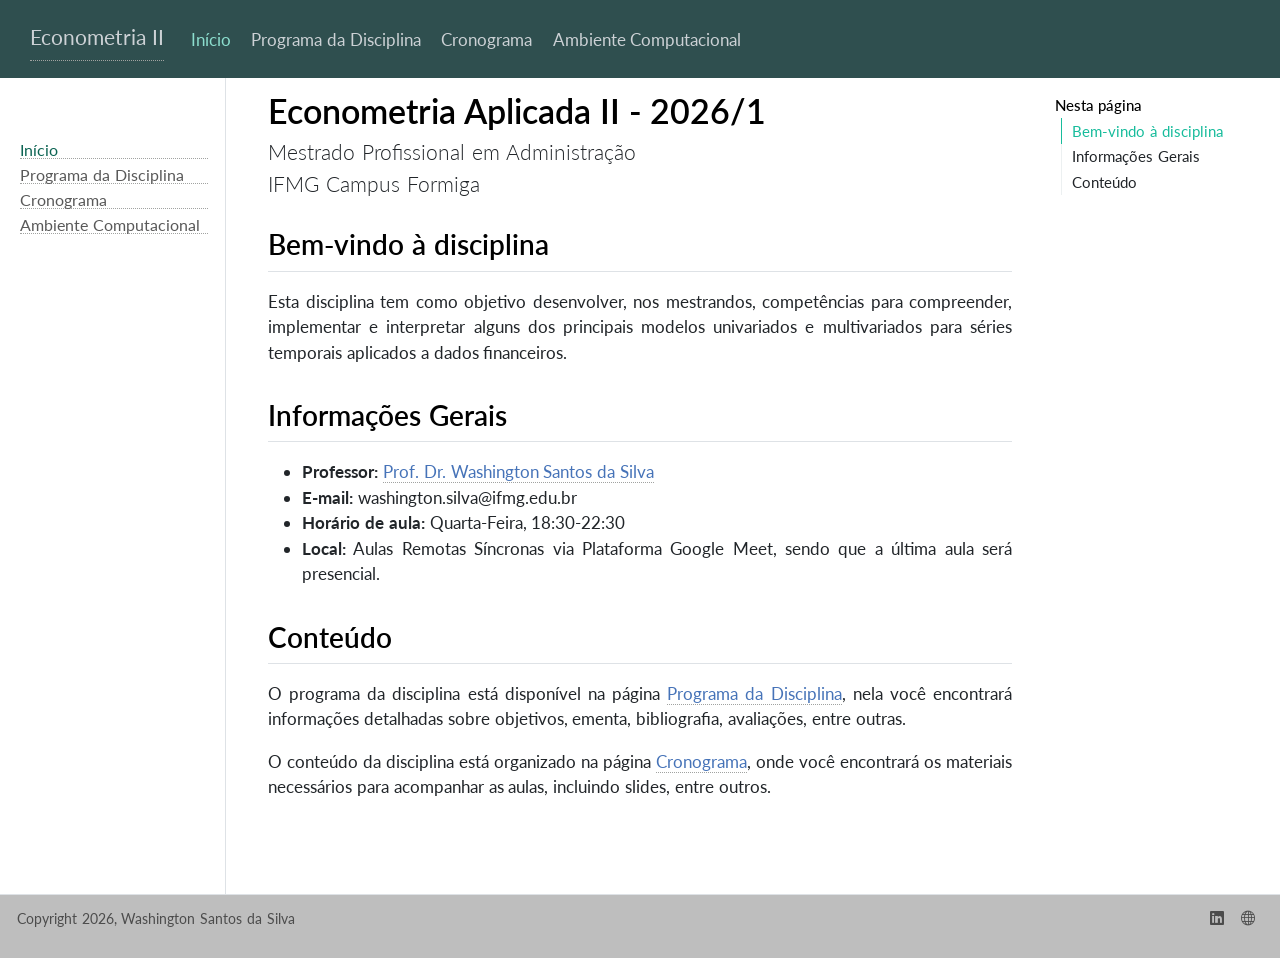
==== docs/index.html @ 89d63102 "versao inicial do site publicada" ====
<!DOCTYPE html>
<html xmlns="http://www.w3.org/1999/xhtml" lang="pt-BR" xml:lang="pt-BR"><head>

<meta charset="utf-8">
<meta name="generator" content="quarto-1.8.27">

<meta name="viewport" content="width=device-width, initial-scale=1.0, user-scalable=yes">


<title>Econometria Aplicada II - 2026/1 – Econometria II</title>
<style>
code{white-space: pre-wrap;}
span.smallcaps{font-variant: small-caps;}
div.columns{display: flex; gap: min(4vw, 1.5em);}
div.column{flex: auto; overflow-x: auto;}
div.hanging-indent{margin-left: 1.5em; text-indent: -1.5em;}
ul.task-list{list-style: none;}
ul.task-list li input[type="checkbox"] {
  width: 0.8em;
  margin: 0 0.8em 0.2em -1em; /* quarto-specific, see https://github.com/quarto-dev/quarto-cli/issues/4556 */ 
  vertical-align: middle;
}
</style>


<script src="site_libs/quarto-nav/quarto-nav.js"></script>
<script src="site_libs/quarto-nav/headroom.min.js"></script>
<script src="site_libs/clipboard/clipboard.min.js"></script>
<script src="site_libs/quarto-search/autocomplete.umd.js"></script>
<script src="site_libs/quarto-search/fuse.min.js"></script>
<script src="site_libs/quarto-search/quarto-search.js"></script>
<meta name="quarto:offset" content="./">
<script src="site_libs/quarto-html/quarto.js" type="module"></script>
<script src="site_libs/quarto-html/tabsets/tabsets.js" type="module"></script>
<script src="site_libs/quarto-html/axe/axe-check.js" type="module"></script>
<script src="site_libs/quarto-html/popper.min.js"></script>
<script src="site_libs/quarto-html/tippy.umd.min.js"></script>
<script src="site_libs/quarto-html/anchor.min.js"></script>
<link href="site_libs/quarto-html/tippy.css" rel="stylesheet">
<link href="site_libs/quarto-html/quarto-syntax-highlighting-ed96de9b727972fe78a7b5d16c58bf87.css" rel="stylesheet" id="quarto-text-highlighting-styles">
<script src="site_libs/bootstrap/bootstrap.min.js"></script>
<link href="site_libs/bootstrap/bootstrap-icons.css" rel="stylesheet">
<link href="site_libs/bootstrap/bootstrap-797c64cb6ef7fc3eb1bef28524737b9f.min.css" rel="stylesheet" append-hash="true" id="quarto-bootstrap" data-mode="light">
<script id="quarto-search-options" type="application/json">{
  "location": "navbar",
  "copy-button": false,
  "collapse-after": 3,
  "panel-placement": "end",
  "type": "overlay",
  "limit": 50,
  "keyboard-shortcut": [
    "f",
    "/",
    "s"
  ],
  "show-item-context": false,
  "language": {
    "search-no-results-text": "Nenhum resultado",
    "search-matching-documents-text": "documentos correspondentes",
    "search-copy-link-title": "Copiar link para a busca",
    "search-hide-matches-text": "Esconder correspondências adicionais",
    "search-more-match-text": "mais correspondência neste documento",
    "search-more-matches-text": "mais correspondências neste documento",
    "search-clear-button-title": "Limpar",
    "search-text-placeholder": "",
    "search-detached-cancel-button-title": "Cancelar",
    "search-submit-button-title": "Enviar",
    "search-label": "Procurar"
  }
}</script>


<link rel="stylesheet" href="styles.css">
</head>

<body class="nav-sidebar docked nav-fixed quarto-light">

<div id="quarto-search-results"></div>
  <header id="quarto-header" class="headroom fixed-top">
    <nav class="navbar navbar-expand-lg " data-bs-theme="dark">
      <div class="navbar-container container-fluid">
      <div class="navbar-brand-container mx-auto">
    <a class="navbar-brand" href="./index.html">
    <span class="navbar-title">Econometria II</span>
    </a>
  </div>
            <div id="quarto-search" class="" title="Procurar"></div>
          <button class="navbar-toggler" type="button" data-bs-toggle="collapse" data-bs-target="#navbarCollapse" aria-controls="navbarCollapse" role="menu" aria-expanded="false" aria-label="Alternar de navegação" onclick="if (window.quartoToggleHeadroom) { window.quartoToggleHeadroom(); }">
  <span class="navbar-toggler-icon"></span>
</button>
          <div class="collapse navbar-collapse" id="navbarCollapse">
            <ul class="navbar-nav navbar-nav-scroll me-auto">
  <li class="nav-item">
    <a class="nav-link active" href="./index.html" aria-current="page"> 
<span class="menu-text">Início</span></a>
  </li>  
  <li class="nav-item">
    <a class="nav-link" href="./programa.html"> 
<span class="menu-text">Programa da Disciplina</span></a>
  </li>  
  <li class="nav-item">
    <a class="nav-link" href="./cronograma.html"> 
<span class="menu-text">Cronograma</span></a>
  </li>  
  <li class="nav-item">
    <a class="nav-link" href="./ambiente.html"> 
<span class="menu-text">Ambiente Computacional</span></a>
  </li>  
</ul>
          </div> <!-- /navcollapse -->
            <div class="quarto-navbar-tools">
</div>
      </div> <!-- /container-fluid -->
    </nav>
  <nav class="quarto-secondary-nav">
    <div class="container-fluid d-flex">
      <button type="button" class="quarto-btn-toggle btn" data-bs-toggle="collapse" role="button" data-bs-target=".quarto-sidebar-collapse-item" aria-controls="quarto-sidebar" aria-expanded="false" aria-label="Alternar barra lateral" onclick="if (window.quartoToggleHeadroom) { window.quartoToggleHeadroom(); }">
        <i class="bi bi-layout-text-sidebar-reverse"></i>
      </button>
        <nav class="quarto-page-breadcrumbs" aria-label="breadcrumb"><ol class="breadcrumb"><li class="breadcrumb-item"><a href="./index.html">Início</a></li></ol></nav>
        <a class="flex-grow-1" role="navigation" data-bs-toggle="collapse" data-bs-target=".quarto-sidebar-collapse-item" aria-controls="quarto-sidebar" aria-expanded="false" aria-label="Alternar barra lateral" onclick="if (window.quartoToggleHeadroom) { window.quartoToggleHeadroom(); }">      
        </a>
      <button type="button" class="btn quarto-search-button" aria-label="Procurar" onclick="window.quartoOpenSearch();">
        <i class="bi bi-search"></i>
      </button>
    </div>
  </nav>
</header>
<!-- content -->
<div id="quarto-content" class="quarto-container page-columns page-rows-contents page-layout-article page-navbar">
<!-- sidebar -->
  <nav id="quarto-sidebar" class="sidebar collapse collapse-horizontal quarto-sidebar-collapse-item sidebar-navigation docked overflow-auto">
        <div class="mt-2 flex-shrink-0 align-items-center">
        <div class="sidebar-search">
        <div id="quarto-search" class="" title="Procurar"></div>
        </div>
        </div>
    <div class="sidebar-menu-container"> 
    <ul class="list-unstyled mt-1">
        <li class="sidebar-item">
  <div class="sidebar-item-container"> 
  <a href="./index.html" class="sidebar-item-text sidebar-link active">
 <span class="menu-text">Início</span></a>
  </div>
</li>
        <li class="sidebar-item">
  <div class="sidebar-item-container"> 
  <a href="./programa.html" class="sidebar-item-text sidebar-link">
 <span class="menu-text">Programa da Disciplina</span></a>
  </div>
</li>
        <li class="sidebar-item">
  <div class="sidebar-item-container"> 
  <a href="./cronograma.html" class="sidebar-item-text sidebar-link">
 <span class="menu-text">Cronograma</span></a>
  </div>
</li>
        <li class="sidebar-item">
  <div class="sidebar-item-container"> 
  <a href="./ambiente.html" class="sidebar-item-text sidebar-link">
 <span class="menu-text">Ambiente Computacional</span></a>
  </div>
</li>
    </ul>
    </div>
</nav>
<div id="quarto-sidebar-glass" class="quarto-sidebar-collapse-item" data-bs-toggle="collapse" data-bs-target=".quarto-sidebar-collapse-item"></div>
<!-- margin-sidebar -->
    <div id="quarto-margin-sidebar" class="sidebar margin-sidebar">
        <nav id="TOC" role="doc-toc" class="toc-active">
    <h2 id="toc-title">Nesta página</h2>
   
  <ul>
  <li><a href="#bem-vindo-à-disciplina" id="toc-bem-vindo-à-disciplina" class="nav-link active" data-scroll-target="#bem-vindo-à-disciplina">Bem-vindo à disciplina</a></li>
  <li><a href="#informações-gerais" id="toc-informações-gerais" class="nav-link" data-scroll-target="#informações-gerais">Informações Gerais</a></li>
  <li><a href="#conteúdo" id="toc-conteúdo" class="nav-link" data-scroll-target="#conteúdo">Conteúdo</a></li>
  </ul>
</nav>
    </div>
<!-- main -->
<main class="content" id="quarto-document-content">

<header id="title-block-header" class="quarto-title-block default">
<div class="quarto-title">
<h1 class="title">Econometria Aplicada II - 2026/1</h1>
<p class="subtitle lead">Mestrado Profissional em Administração <br> IFMG Campus Formiga</p>
</div>



<div class="quarto-title-meta">

    
  
    
  </div>
  


</header>


<section id="bem-vindo-à-disciplina" class="level2">
<h2 class="anchored" data-anchor-id="bem-vindo-à-disciplina">Bem-vindo à disciplina</h2>
<p>Esta disciplina tem como objetivo desenvolver, nos mestrandos, competências para compreender, implementar e interpretar alguns dos principais modelos univariados e multivariados para séries temporais aplicados a dados financeiros.</p>
</section>
<section id="informações-gerais" class="level2">
<h2 class="anchored" data-anchor-id="informações-gerais">Informações Gerais</h2>
<ul>
<li><strong>Professor:</strong> <a href="https://washingtonsilva.github.io" target="_blank">Prof.&nbsp;Dr.&nbsp;Washington Santos da Silva</a></li>
<li><strong>E-mail:</strong> washington.silva@ifmg.edu.br</li>
<li><strong>Horário de aula:</strong> Quarta-Feira, 18:30-22:30</li>
<li><strong>Local:</strong> Aulas Remotas Síncronas via Plataforma Google Meet, sendo que a última aula será presencial.</li>
</ul>
</section>
<section id="conteúdo" class="level2">
<h2 class="anchored" data-anchor-id="conteúdo">Conteúdo</h2>
<p>O programa da disciplina está disponível na página <a href="./programa.html">Programa da Disciplina</a>, nela você encontrará informações detalhadas sobre objetivos, ementa, bibliografia, avaliações, entre outras.</p>
<p>O conteúdo da disciplina está organizado na página <a href="./cronograma.html">Cronograma</a>, onde você encontrará os materiais necessários para acompanhar as aulas, incluindo slides, entre outros.</p>


</section>

</main> <!-- /main -->
<script id="quarto-html-after-body" type="application/javascript">
  window.document.addEventListener("DOMContentLoaded", function (event) {
    const icon = "";
    const anchorJS = new window.AnchorJS();
    anchorJS.options = {
      placement: 'right',
      icon: icon
    };
    anchorJS.add('.anchored');
    const isCodeAnnotation = (el) => {
      for (const clz of el.classList) {
        if (clz.startsWith('code-annotation-')) {                     
          return true;
        }
      }
      return false;
    }
    const onCopySuccess = function(e) {
      // button target
      const button = e.trigger;
      // don't keep focus
      button.blur();
      // flash "checked"
      button.classList.add('code-copy-button-checked');
      var currentTitle = button.getAttribute("title");
      button.setAttribute("title", "Copiada");
      let tooltip;
      if (window.bootstrap) {
        button.setAttribute("data-bs-toggle", "tooltip");
        button.setAttribute("data-bs-placement", "left");
        button.setAttribute("data-bs-title", "Copiada");
        tooltip = new bootstrap.Tooltip(button, 
          { trigger: "manual", 
            customClass: "code-copy-button-tooltip",
            offset: [0, -8]});
        tooltip.show();    
      }
      setTimeout(function() {
        if (tooltip) {
          tooltip.hide();
          button.removeAttribute("data-bs-title");
          button.removeAttribute("data-bs-toggle");
          button.removeAttribute("data-bs-placement");
        }
        button.setAttribute("title", currentTitle);
        button.classList.remove('code-copy-button-checked');
      }, 1000);
      // clear code selection
      e.clearSelection();
    }
    const getTextToCopy = function(trigger) {
      const outerScaffold = trigger.parentElement.cloneNode(true);
      const codeEl = outerScaffold.querySelector('code');
      for (const childEl of codeEl.children) {
        if (isCodeAnnotation(childEl)) {
          childEl.remove();
        }
      }
      return codeEl.innerText;
    }
    const clipboard = new window.ClipboardJS('.code-copy-button:not([data-in-quarto-modal])', {
      text: getTextToCopy
    });
    clipboard.on('success', onCopySuccess);
    if (window.document.getElementById('quarto-embedded-source-code-modal')) {
      const clipboardModal = new window.ClipboardJS('.code-copy-button[data-in-quarto-modal]', {
        text: getTextToCopy,
        container: window.document.getElementById('quarto-embedded-source-code-modal')
      });
      clipboardModal.on('success', onCopySuccess);
    }
      var localhostRegex = new RegExp(/^(?:http|https):\/\/localhost\:?[0-9]*\//);
      var mailtoRegex = new RegExp(/^mailto:/);
        var filterRegex = new RegExp('/' + window.location.host + '/');
      var isInternal = (href) => {
          return filterRegex.test(href) || localhostRegex.test(href) || mailtoRegex.test(href);
      }
      // Inspect non-navigation links and adorn them if external
     var links = window.document.querySelectorAll('a[href]:not(.nav-link):not(.navbar-brand):not(.toc-action):not(.sidebar-link):not(.sidebar-item-toggle):not(.pagination-link):not(.no-external):not([aria-hidden]):not(.dropdown-item):not(.quarto-navigation-tool):not(.about-link)');
      for (var i=0; i<links.length; i++) {
        const link = links[i];
        if (!isInternal(link.href)) {
          // undo the damage that might have been done by quarto-nav.js in the case of
          // links that we want to consider external
          if (link.dataset.originalHref !== undefined) {
            link.href = link.dataset.originalHref;
          }
        }
      }
    function tippyHover(el, contentFn, onTriggerFn, onUntriggerFn) {
      const config = {
        allowHTML: true,
        maxWidth: 500,
        delay: 100,
        arrow: false,
        appendTo: function(el) {
            return el.parentElement;
        },
        interactive: true,
        interactiveBorder: 10,
        theme: 'quarto',
        placement: 'bottom-start',
      };
      if (contentFn) {
        config.content = contentFn;
      }
      if (onTriggerFn) {
        config.onTrigger = onTriggerFn;
      }
      if (onUntriggerFn) {
        config.onUntrigger = onUntriggerFn;
      }
      window.tippy(el, config); 
    }
    const noterefs = window.document.querySelectorAll('a[role="doc-noteref"]');
    for (var i=0; i<noterefs.length; i++) {
      const ref = noterefs[i];
      tippyHover(ref, function() {
        // use id or data attribute instead here
        let href = ref.getAttribute('data-footnote-href') || ref.getAttribute('href');
        try { href = new URL(href).hash; } catch {}
        const id = href.replace(/^#\/?/, "");
        const note = window.document.getElementById(id);
        if (note) {
          return note.innerHTML;
        } else {
          return "";
        }
      });
    }
    const xrefs = window.document.querySelectorAll('a.quarto-xref');
    const processXRef = (id, note) => {
      // Strip column container classes
      const stripColumnClz = (el) => {
        el.classList.remove("page-full", "page-columns");
        if (el.children) {
          for (const child of el.children) {
            stripColumnClz(child);
          }
        }
      }
      stripColumnClz(note)
      if (id === null || id.startsWith('sec-')) {
        // Special case sections, only their first couple elements
        const container = document.createElement("div");
        if (note.children && note.children.length > 2) {
          container.appendChild(note.children[0].cloneNode(true));
          for (let i = 1; i < note.children.length; i++) {
            const child = note.children[i];
            if (child.tagName === "P" && child.innerText === "") {
              continue;
            } else {
              container.appendChild(child.cloneNode(true));
              break;
            }
          }
          if (window.Quarto?.typesetMath) {
            window.Quarto.typesetMath(container);
          }
          return container.innerHTML
        } else {
          if (window.Quarto?.typesetMath) {
            window.Quarto.typesetMath(note);
          }
          return note.innerHTML;
        }
      } else {
        // Remove any anchor links if they are present
        const anchorLink = note.querySelector('a.anchorjs-link');
        if (anchorLink) {
          anchorLink.remove();
        }
        if (window.Quarto?.typesetMath) {
          window.Quarto.typesetMath(note);
        }
        if (note.classList.contains("callout")) {
          return note.outerHTML;
        } else {
          return note.innerHTML;
        }
      }
    }
    for (var i=0; i<xrefs.length; i++) {
      const xref = xrefs[i];
      tippyHover(xref, undefined, function(instance) {
        instance.disable();
        let url = xref.getAttribute('href');
        let hash = undefined; 
        if (url.startsWith('#')) {
          hash = url;
        } else {
          try { hash = new URL(url).hash; } catch {}
        }
        if (hash) {
          const id = hash.replace(/^#\/?/, "");
          const note = window.document.getElementById(id);
          if (note !== null) {
            try {
              const html = processXRef(id, note.cloneNode(true));
              instance.setContent(html);
            } finally {
              instance.enable();
              instance.show();
            }
          } else {
            // See if we can fetch this
            fetch(url.split('#')[0])
            .then(res => res.text())
            .then(html => {
              const parser = new DOMParser();
              const htmlDoc = parser.parseFromString(html, "text/html");
              const note = htmlDoc.getElementById(id);
              if (note !== null) {
                const html = processXRef(id, note);
                instance.setContent(html);
              } 
            }).finally(() => {
              instance.enable();
              instance.show();
            });
          }
        } else {
          // See if we can fetch a full url (with no hash to target)
          // This is a special case and we should probably do some content thinning / targeting
          fetch(url)
          .then(res => res.text())
          .then(html => {
            const parser = new DOMParser();
            const htmlDoc = parser.parseFromString(html, "text/html");
            const note = htmlDoc.querySelector('main.content');
            if (note !== null) {
              // This should only happen for chapter cross references
              // (since there is no id in the URL)
              // remove the first header
              if (note.children.length > 0 && note.children[0].tagName === "HEADER") {
                note.children[0].remove();
              }
              const html = processXRef(null, note);
              instance.setContent(html);
            } 
          }).finally(() => {
            instance.enable();
            instance.show();
          });
        }
      }, function(instance) {
      });
    }
        let selectedAnnoteEl;
        const selectorForAnnotation = ( cell, annotation) => {
          let cellAttr = 'data-code-cell="' + cell + '"';
          let lineAttr = 'data-code-annotation="' +  annotation + '"';
          const selector = 'span[' + cellAttr + '][' + lineAttr + ']';
          return selector;
        }
        const selectCodeLines = (annoteEl) => {
          const doc = window.document;
          const targetCell = annoteEl.getAttribute("data-target-cell");
          const targetAnnotation = annoteEl.getAttribute("data-target-annotation");
          const annoteSpan = window.document.querySelector(selectorForAnnotation(targetCell, targetAnnotation));
          const lines = annoteSpan.getAttribute("data-code-lines").split(",");
          const lineIds = lines.map((line) => {
            return targetCell + "-" + line;
          })
          let top = null;
          let height = null;
          let parent = null;
          if (lineIds.length > 0) {
              //compute the position of the single el (top and bottom and make a div)
              const el = window.document.getElementById(lineIds[0]);
              top = el.offsetTop;
              height = el.offsetHeight;
              parent = el.parentElement.parentElement;
            if (lineIds.length > 1) {
              const lastEl = window.document.getElementById(lineIds[lineIds.length - 1]);
              const bottom = lastEl.offsetTop + lastEl.offsetHeight;
              height = bottom - top;
            }
            if (top !== null && height !== null && parent !== null) {
              // cook up a div (if necessary) and position it 
              let div = window.document.getElementById("code-annotation-line-highlight");
              if (div === null) {
                div = window.document.createElement("div");
                div.setAttribute("id", "code-annotation-line-highlight");
                div.style.position = 'absolute';
                parent.appendChild(div);
              }
              div.style.top = top - 2 + "px";
              div.style.height = height + 4 + "px";
              div.style.left = 0;
              let gutterDiv = window.document.getElementById("code-annotation-line-highlight-gutter");
              if (gutterDiv === null) {
                gutterDiv = window.document.createElement("div");
                gutterDiv.setAttribute("id", "code-annotation-line-highlight-gutter");
                gutterDiv.style.position = 'absolute';
                const codeCell = window.document.getElementById(targetCell);
                const gutter = codeCell.querySelector('.code-annotation-gutter');
                gutter.appendChild(gutterDiv);
              }
              gutterDiv.style.top = top - 2 + "px";
              gutterDiv.style.height = height + 4 + "px";
            }
            selectedAnnoteEl = annoteEl;
          }
        };
        const unselectCodeLines = () => {
          const elementsIds = ["code-annotation-line-highlight", "code-annotation-line-highlight-gutter"];
          elementsIds.forEach((elId) => {
            const div = window.document.getElementById(elId);
            if (div) {
              div.remove();
            }
          });
          selectedAnnoteEl = undefined;
        };
          // Handle positioning of the toggle
      window.addEventListener(
        "resize",
        throttle(() => {
          elRect = undefined;
          if (selectedAnnoteEl) {
            selectCodeLines(selectedAnnoteEl);
          }
        }, 10)
      );
      function throttle(fn, ms) {
      let throttle = false;
      let timer;
        return (...args) => {
          if(!throttle) { // first call gets through
              fn.apply(this, args);
              throttle = true;
          } else { // all the others get throttled
              if(timer) clearTimeout(timer); // cancel #2
              timer = setTimeout(() => {
                fn.apply(this, args);
                timer = throttle = false;
              }, ms);
          }
        };
      }
        // Attach click handler to the DT
        const annoteDls = window.document.querySelectorAll('dt[data-target-cell]');
        for (const annoteDlNode of annoteDls) {
          annoteDlNode.addEventListener('click', (event) => {
            const clickedEl = event.target;
            if (clickedEl !== selectedAnnoteEl) {
              unselectCodeLines();
              const activeEl = window.document.querySelector('dt[data-target-cell].code-annotation-active');
              if (activeEl) {
                activeEl.classList.remove('code-annotation-active');
              }
              selectCodeLines(clickedEl);
              clickedEl.classList.add('code-annotation-active');
            } else {
              // Unselect the line
              unselectCodeLines();
              clickedEl.classList.remove('code-annotation-active');
            }
          });
        }
    const findCites = (el) => {
      const parentEl = el.parentElement;
      if (parentEl) {
        const cites = parentEl.dataset.cites;
        if (cites) {
          return {
            el,
            cites: cites.split(' ')
          };
        } else {
          return findCites(el.parentElement)
        }
      } else {
        return undefined;
      }
    };
    var bibliorefs = window.document.querySelectorAll('a[role="doc-biblioref"]');
    for (var i=0; i<bibliorefs.length; i++) {
      const ref = bibliorefs[i];
      const citeInfo = findCites(ref);
      if (citeInfo) {
        tippyHover(citeInfo.el, function() {
          var popup = window.document.createElement('div');
          citeInfo.cites.forEach(function(cite) {
            var citeDiv = window.document.createElement('div');
            citeDiv.classList.add('hanging-indent');
            citeDiv.classList.add('csl-entry');
            var biblioDiv = window.document.getElementById('ref-' + cite);
            if (biblioDiv) {
              citeDiv.innerHTML = biblioDiv.innerHTML;
            }
            popup.appendChild(citeDiv);
          });
          return popup.innerHTML;
        });
      }
    }
  });
  </script>
</div> <!-- /content -->
<footer class="footer">
  <div class="nav-footer">
    <div class="nav-footer-left">
<p>Copyright 2026, Washington Santos da Silva</p>
</div>   
    <div class="nav-footer-center">
      &nbsp;
    </div>
    <div class="nav-footer-right">
      <ul class="footer-items list-unstyled">
    <li class="nav-item compact">
    <a class="nav-link" href="https://www.linkedin.com/in/washingtonssilva/">
      <i class="bi bi-linkedin" role="img">
</i> 
    </a>
  </li>  
    <li class="nav-item compact">
    <a class="nav-link" href="https://washingtonsilva.github.io">
      <i class="bi bi-globe" role="img">
</i> 
    </a>
  </li>  
</ul>
    </div>
  </div>
</footer>




</body></html>
---- docs/site_libs/quarto-html/tippy.css ----
.tippy-box[data-animation=fade][data-state=hidden]{opacity:0}[data-tippy-root]{max-width:calc(100vw - 10px)}.tippy-box{position:relative;background-color:#333;color:#fff;border-radius:4px;font-size:14px;line-height:1.4;white-space:normal;outline:0;transition-property:transform,visibility,opacity}.tippy-box[data-placement^=top]>.tippy-arrow{bottom:0}.tippy-box[data-placement^=top]>.tippy-arrow:before{bottom:-7px;left:0;border-width:8px 8px 0;border-top-color:initial;transform-origin:center top}.tippy-box[data-placement^=bottom]>.tippy-arrow{top:0}.tippy-box[data-placement^=bottom]>.tippy-arrow:before{top:-7px;left:0;border-width:0 8px 8px;border-bottom-color:initial;transform-origin:center bottom}.tippy-box[data-placement^=left]>.tippy-arrow{right:0}.tippy-box[data-placement^=left]>.tippy-arrow:before{border-width:8px 0 8px 8px;border-left-color:initial;right:-7px;transform-origin:center left}.tippy-box[data-placement^=right]>.tippy-arrow{left:0}.tippy-box[data-placement^=right]>.tippy-arrow:before{left:-7px;border-width:8px 8px 8px 0;border-right-color:initial;transform-origin:center right}.tippy-box[data-inertia][data-state=visible]{transition-timing-function:cubic-bezier(.54,1.5,.38,1.11)}.tippy-arrow{width:16px;height:16px;color:#333}.tippy-arrow:before{content:"";position:absolute;border-color:transparent;border-style:solid}.tippy-content{position:relative;padding:5px 9px;z-index:1}
---- docs/styles.css ----
/* css styles */

/* Cores personalizadas para o IFMG */
.navbar {
  background-color: #2F4F4F; /* verde escuro - ajuste conforme identidade do IFMG */
}

/* Estilo para cabeçalhos */
h1, h2, h3 {
  color: #000000;
}

/* Espaçamento para conteúdo */
.content {
  max-width: 1200px;
  margin: 0 auto;
  padding: 1rem;
}

/* Justificação de texto para todos os elementos de texto */
p, li, td, th, figcaption, blockquote, .description, .lead, .abstract, div {
  text-align: justify;
}

/* Ajusta o espaçamento entre palavras para melhorar a justificação */
p, li, td, th, figcaption, blockquote, .description, .lead, .abstract, div {
  word-spacing: 0.05em;
  hyphens: auto;
}

/* Mantem alinhamento left para elementos que não devem ser justificados */
pre, code, .sourceCode, h1, h2, h3, h4, h5, h6 {
  text-align: left;
}

/* Ajusta o último parágrafo de cada seção para evitar espaçamento estranho */
p:last-of-type {
  text-align-last: left;
}

/* Estilo para links */
a {
  color: #4673B8;                      /* Changed from #36454f to a distinct blue */
  text-decoration: none;               /* Remove o sublinhado padrão dos links */
  border-bottom: dotted 1px #A1A3A1;   /* Adiciona linha pontilhada cinza abaixo dos links */
}

/* Estilo para links quando o mouse passa por cima */
a:hover {
  color: blue;                         /* Slightly brighter blue for hover state */
  text-decoration: underline;          /* Adiciona sublinhado ao passar o mouse */
}
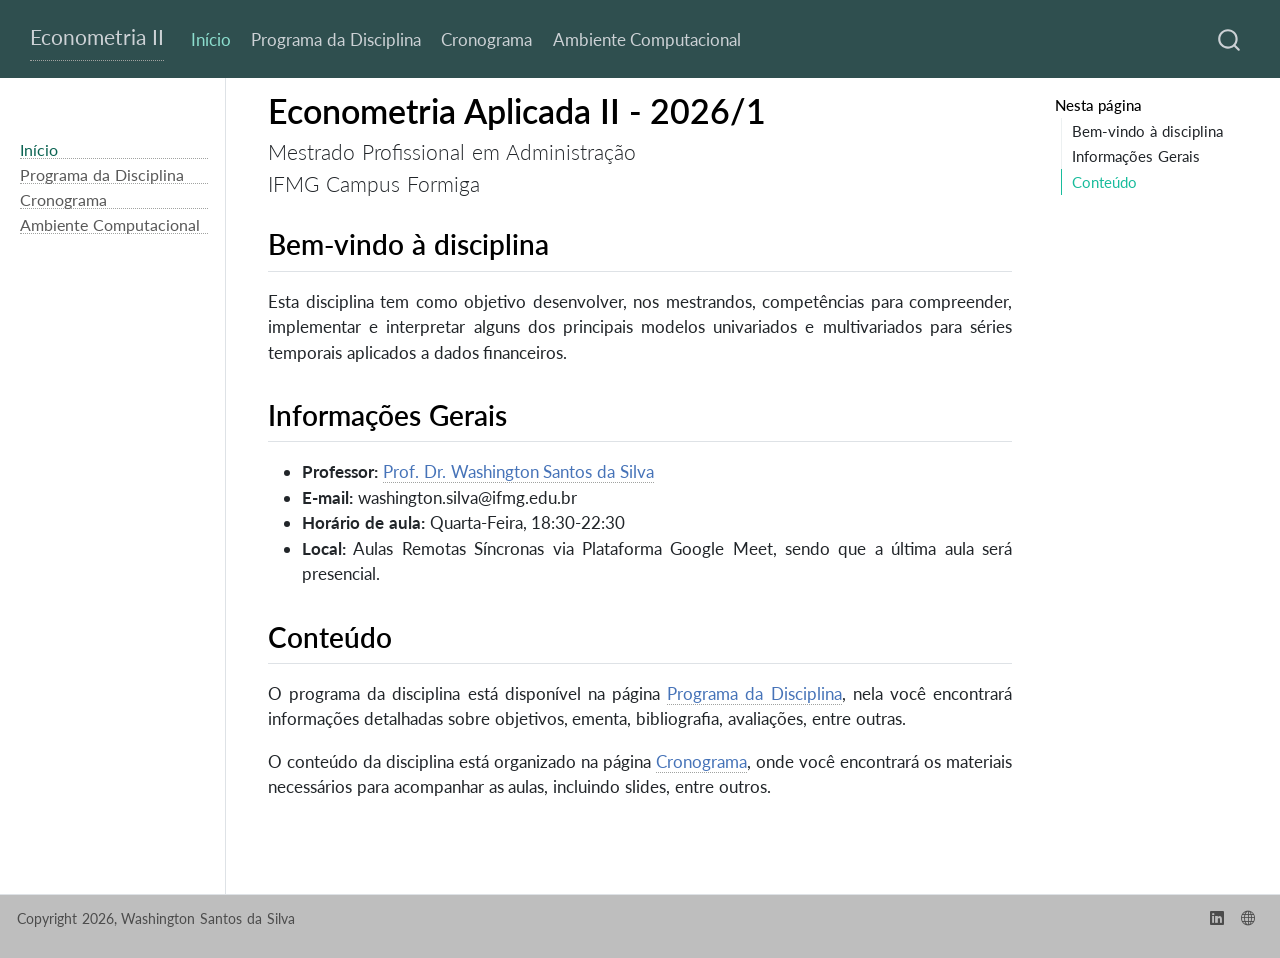
==== commit df6c38d1: "aula 2 inserida" ====
--- a/docs/index.html
+++ b/docs/index.html
@@ -2,13 +2,16 @@
 <html xmlns="http://www.w3.org/1999/xhtml" lang="pt-BR" xml:lang="pt-BR"><head>
 
 <meta charset="utf-8">
-<meta name="generator" content="quarto-1.8.27">
+<meta name="generator" content="quarto-1.9.29">
 
 <meta name="viewport" content="width=device-width, initial-scale=1.0, user-scalable=yes">
 
 
 <title>Econometria Aplicada II - 2026/1 – Econometria II</title>
 <style>
+/* Default styles provided by pandoc.
+** See https://pandoc.org/MANUAL.html#variables-for-html for config info.
+*/
 code{white-space: pre-wrap;}
 span.smallcaps{font-variant: small-caps;}
 div.columns{display: flex; gap: min(4vw, 1.5em);}
@@ -32,15 +35,14 @@
 <meta name="quarto:offset" content="./">
 <script src="site_libs/quarto-html/quarto.js" type="module"></script>
 <script src="site_libs/quarto-html/tabsets/tabsets.js" type="module"></script>
-<script src="site_libs/quarto-html/axe/axe-check.js" type="module"></script>
 <script src="site_libs/quarto-html/popper.min.js"></script>
 <script src="site_libs/quarto-html/tippy.umd.min.js"></script>
 <script src="site_libs/quarto-html/anchor.min.js"></script>
 <link href="site_libs/quarto-html/tippy.css" rel="stylesheet">
-<link href="site_libs/quarto-html/quarto-syntax-highlighting-ed96de9b727972fe78a7b5d16c58bf87.css" rel="stylesheet" id="quarto-text-highlighting-styles">
+<link href="site_libs/quarto-html/quarto-syntax-highlighting-dfa48a90d809c806c7ea2d5aecd9fc66.css" rel="stylesheet" id="quarto-text-highlighting-styles">
 <script src="site_libs/bootstrap/bootstrap.min.js"></script>
 <link href="site_libs/bootstrap/bootstrap-icons.css" rel="stylesheet">
-<link href="site_libs/bootstrap/bootstrap-797c64cb6ef7fc3eb1bef28524737b9f.min.css" rel="stylesheet" append-hash="true" id="quarto-bootstrap" data-mode="light">
+<link href="site_libs/bootstrap/bootstrap-29c452ea2aaf194cecb342b1e8ba585b.min.css" rel="stylesheet" append-hash="true" id="quarto-bootstrap" data-mode="light">
 <script id="quarto-search-options" type="application/json">{
   "location": "navbar",
   "copy-button": false,
--- a/docs/site_libs/quarto-html/quarto-syntax-highlighting-dfa48a90d809c806c7ea2d5aecd9fc66.css
+++ b/docs/site_libs/quarto-html/quarto-syntax-highlighting-dfa48a90d809c806c7ea2d5aecd9fc66.css
@@ -0,0 +1,236 @@
+/* quarto syntax highlight colors */
+:root {
+  --quarto-hl-ot-color: #003B4F;
+  --quarto-hl-at-color: #657422;
+  --quarto-hl-ss-color: #20794D;
+  --quarto-hl-an-color: #5E5E5E;
+  --quarto-hl-fu-color: #4758AB;
+  --quarto-hl-st-color: #20794D;
+  --quarto-hl-cf-color: #003B4F;
+  --quarto-hl-op-color: #5E5E5E;
+  --quarto-hl-er-color: #AD0000;
+  --quarto-hl-bn-color: #AD0000;
+  --quarto-hl-al-color: #AD0000;
+  --quarto-hl-va-color: #111111;
+  --quarto-hl-bu-color: inherit;
+  --quarto-hl-ex-color: inherit;
+  --quarto-hl-pp-color: #AD0000;
+  --quarto-hl-in-color: #5E5E5E;
+  --quarto-hl-vs-color: #20794D;
+  --quarto-hl-wa-color: #5E5E5E;
+  --quarto-hl-do-color: #5E5E5E;
+  --quarto-hl-im-color: #00769E;
+  --quarto-hl-ch-color: #20794D;
+  --quarto-hl-dt-color: #AD0000;
+  --quarto-hl-fl-color: #AD0000;
+  --quarto-hl-co-color: #5E5E5E;
+  --quarto-hl-cv-color: #5E5E5E;
+  --quarto-hl-cn-color: #8f5902;
+  --quarto-hl-sc-color: #5E5E5E;
+  --quarto-hl-dv-color: #AD0000;
+  --quarto-hl-kw-color: #003B4F;
+}
+
+/* other quarto variables */
+:root {
+  --quarto-font-monospace: SFMono-Regular, Menlo, Monaco, Consolas, "Liberation Mono", "Courier New", monospace;
+}
+
+/* syntax highlight based on Pandoc's rules */
+pre > code.sourceCode > span {
+  color: #003B4F;
+}
+
+code.sourceCode > span {
+  color: #003B4F;
+}
+
+div.sourceCode,
+div.sourceCode pre.sourceCode {
+  color: #003B4F;
+}
+
+/* Normal */
+code span {
+  color: #003B4F;
+}
+
+/* Alert */
+code span.al {
+  color: #AD0000;
+  font-style: inherit;
+}
+
+/* Annotation */
+code span.an {
+  color: #5E5E5E;
+  font-style: inherit;
+}
+
+/* Attribute */
+code span.at {
+  color: #657422;
+  font-style: inherit;
+}
+
+/* BaseN */
+code span.bn {
+  color: #AD0000;
+  font-style: inherit;
+}
+
+/* BuiltIn */
+code span.bu {
+  font-style: inherit;
+}
+
+/* ControlFlow */
+code span.cf {
+  color: #003B4F;
+  font-weight: bold;
+  font-style: inherit;
+}
+
+/* Char */
+code span.ch {
+  color: #20794D;
+  font-style: inherit;
+}
+
+/* Constant */
+code span.cn {
+  color: #8f5902;
+  font-style: inherit;
+}
+
+/* Comment */
+code span.co {
+  color: #5E5E5E;
+  font-style: inherit;
+}
+
+/* CommentVar */
+code span.cv {
+  color: #5E5E5E;
+  font-style: italic;
+}
+
+/* Documentation */
+code span.do {
+  color: #5E5E5E;
+  font-style: italic;
+}
+
+/* DataType */
+code span.dt {
+  color: #AD0000;
+  font-style: inherit;
+}
+
+/* DecVal */
+code span.dv {
+  color: #AD0000;
+  font-style: inherit;
+}
+
+/* Error */
+code span.er {
+  color: #AD0000;
+  font-style: inherit;
+}
+
+/* Extension */
+code span.ex {
+  font-style: inherit;
+}
+
+/* Float */
+code span.fl {
+  color: #AD0000;
+  font-style: inherit;
+}
+
+/* Function */
+code span.fu {
+  color: #4758AB;
+  font-style: inherit;
+}
+
+/* Import */
+code span.im {
+  color: #00769E;
+  font-style: inherit;
+}
+
+/* Information */
+code span.in {
+  color: #5E5E5E;
+  font-style: inherit;
+}
+
+/* Keyword */
+code span.kw {
+  color: #003B4F;
+  font-weight: bold;
+  font-style: inherit;
+}
+
+/* Operator */
+code span.op {
+  color: #5E5E5E;
+  font-style: inherit;
+}
+
+/* Other */
+code span.ot {
+  color: #003B4F;
+  font-style: inherit;
+}
+
+/* Preprocessor */
+code span.pp {
+  color: #AD0000;
+  font-style: inherit;
+}
+
+/* SpecialChar */
+code span.sc {
+  color: #5E5E5E;
+  font-style: inherit;
+}
+
+/* SpecialString */
+code span.ss {
+  color: #20794D;
+  font-style: inherit;
+}
+
+/* String */
+code span.st {
+  color: #20794D;
+  font-style: inherit;
+}
+
+/* Variable */
+code span.va {
+  color: #111111;
+  font-style: inherit;
+}
+
+/* VerbatimString */
+code span.vs {
+  color: #20794D;
+  font-style: inherit;
+}
+
+/* Warning */
+code span.wa {
+  color: #5E5E5E;
+  font-style: italic;
+}
+
+.prevent-inlining {
+  content: "</";
+}
+
+/*# sourceMappingURL=916b8b1f574d6be81b69014f6125e791.css.map */
